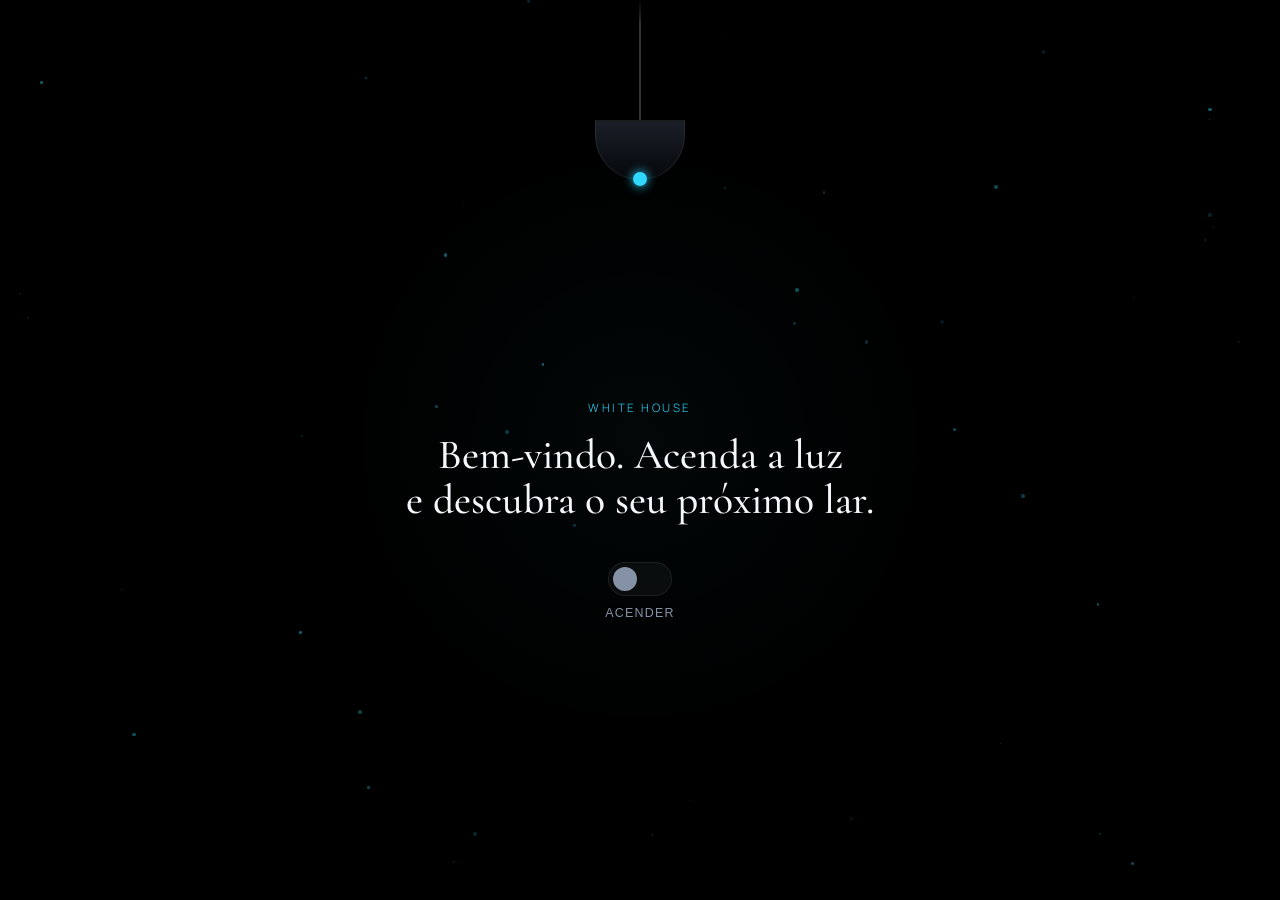
==== index.html @ 5a6ca981 "Corrige nome do ficheiro index.html e remove .DS_Store" ====
<!DOCTYPE html>
<html lang="pt-AO">
<head>
<meta charset="UTF-8">
<meta name="viewport" content="width=device-width, initial-scale=1.0">
<title>White House — Reserve o seu próximo lar</title>
<meta name="description" content="Um apartamento premium em Luanda. Acenda a luz e descubra o seu próximo lar.">

<!-- Fonts -->
<link rel="preconnect" href="https://fonts.googleapis.com">
<link rel="preconnect" href="https://fonts.gstatic.com" crossorigin>
<link href="https://fonts.googleapis.com/css2?family=Cormorant+Garamond:wght@400;500;600&family=Manrope:wght@300;400;500;600;700&display=swap" rel="stylesheet">

<!-- Styles -->
<link rel="stylesheet" href="css/style.css">
<link rel="stylesheet" href="css/animations.css">
<link rel="stylesheet" href="css/responsive.css">

<!-- Flatpickr theme (custom overrides in style.css) -->
<link rel="stylesheet" href="https://cdnjs.cloudflare.com/ajax/libs/flatpickr/4.6.13/flatpickr.min.css">
</head>
<body>

<!-- ===================== INTRO / LAMP SCREEN ===================== -->
<section id="intro" aria-label="Ecrã de entrada">
  <div id="intro-particles"></div>
  <div class="lamp-rig">
    <div class="lamp-cord"></div>
    <div class="lamp-shade">
      <div class="lamp-bulb"></div>
    </div>
    <div class="lamp-glow"></div>
  </div>

  <div class="intro-copy">
    <p class="eyebrow">White House</p>
    <h1>Bem-vindo. Acenda a luz<br>e descubra o seu próximo lar.</h1>
    <button id="switch-btn" aria-label="Acender a luz">
      <span class="switch-track"><span class="switch-knob"></span></span>
      <span class="switch-label">Acender</span>
    </button>
  </div>
</section>

<!-- ===================== SITE (revealed after switch) ===================== -->
<div id="site" hidden>

  <!-- NAV -->
  <header id="navbar">
    <div class="nav-inner">
      <a class="logo" href="#hero">WH<span>.</span></a>
      <nav>
        <a href="#hero">Início</a>
        <a href="#galeria">Galeria</a>
        <a href="#disponibilidade">Disponibilidade</a>
        <a href="#reservar">Reservar</a>
        <a href="#contacto">Contacto</a>
      </nav>
    </div>
  </header>

  <!-- HERO -->
  <section id="hero">
    <div class="hero-media">
      <img src="https://images.unsplash.com/photo-1522708323590-d24dbb6b0267?q=80&w=1600&auto=format&fit=crop" alt="Sala de estar do apartamento com vista para o mar">
      <div class="hero-scrim"></div>
    </div>
    <div class="hero-content">
      <p class="eyebrow">Luanda · Vista Mar</p>
      <h1>White House</h1>
      <div class="stars" aria-label="5 de 5 estrelas">★★★★★</div>
      <p class="hero-desc">Um apartamento onde o luxo é silencioso. Interiores em azul profundo, luz sob controlo, e o mar sempre à vista.</p>
      <div class="hero-cta">
        <a href="#reservar" class="btn btn-primary">Reservar Agora</a>
        <a href="#galeria" class="btn btn-ghost">Explorar Apartamento</a>
      </div>
    </div>
    <div class="scroll-hint">deslize para explorar</div>
  </section>

  <!-- GALERIA -->
  <section id="galeria">
    <div class="section-head">
      <p class="eyebrow">02 — Galeria</p>
      <h2>Cada espaço, em detalhe</h2>
    </div>
    <div class="gallery-grid" id="gallery-grid">
      <!-- preenchido via gallery.js -->
    </div>
  </section>

  <!-- LIGHTBOX -->
  <div id="lightbox" class="lightbox" hidden>
    <button id="lightbox-close" aria-label="Fechar">✕</button>
    <img id="lightbox-img" src="" alt="">
    <p id="lightbox-caption"></p>
  </div>

  <!-- INFORMAÇÕES -->
  <section id="info">
    <div class="section-head">
      <p class="eyebrow">03 — Comodidades</p>
      <h2>Tudo o que precisa, já incluído</h2>
    </div>
    <div class="info-grid" id="info-grid">
      <!-- preenchido via app.js -->
    </div>
  </section>

  <!-- DISPONIBILIDADE / RESERVA -->
  <section id="disponibilidade">
    <div class="section-head">
      <p class="eyebrow">04 — Disponibilidade</p>
      <h2>Escolha as suas datas</h2>
    </div>

    <div class="booking-layout">
      <div class="calendar-card">
        <div id="calendar"></div>
        <p id="calendar-msg" class="calendar-msg" hidden></p>
      </div>

      <aside class="summary-card" id="summary-card">
        <h3>Resumo da estadia</h3>
        <dl>
          <div class="summary-row"><dt>Entrada</dt><dd id="sum-checkin">—</dd></div>
          <div class="summary-row"><dt>Saída</dt><dd id="sum-checkout">—</dd></div>
          <div class="summary-row"><dt>Número de dias</dt><dd id="sum-days">—</dd></div>
          <div class="summary-row"><dt>Preço por dia</dt><dd id="sum-price-day">—</dd></div>
          <div class="summary-row subtle"><dt>Preço normal</dt><dd id="sum-normal">—</dd></div>
          <div class="summary-row discount"><dt>Poupança</dt><dd id="sum-savings">—</dd></div>
          <div class="summary-row total"><dt>Valor Total</dt><dd id="sum-total">—</dd></div>
        </dl>
        <p id="sum-badge" class="sum-badge" hidden>Parabéns. Ganhou o nosso maior desconto.</p>
      </aside>
    </div>
  </section>

  <!-- RESERVAR / FORMULÁRIO -->
  <section id="reservar">
    <div class="section-head">
      <p class="eyebrow">05 — Reservar</p>
      <h2>Últimos detalhes</h2>
    </div>

    <div class="form-card">
      <div class="field">
        <label for="f-nome">Nome completo</label>
        <input type="text" id="f-nome" placeholder="O seu nome" autocomplete="name">
      </div>
      <div class="field">
        <label for="f-telefone">Telefone</label>
        <input type="tel" id="f-telefone" placeholder="945 213 124" autocomplete="tel">
      </div>
      <div class="field">
        <label for="f-email">Email</label>
        <input type="email" id="f-email" placeholder="opcional@email.com" autocomplete="email">
      </div>
      <div class="field field-full">
        <label for="f-obs">Observações</label>
        <textarea id="f-obs" rows="3" placeholder="Alguma preferência ou pedido especial?"></textarea>
      </div>
      <button id="confirm-btn" class="btn btn-primary btn-wide" disabled>Confirmar Reserva</button>
      <p id="confirm-hint" class="confirm-hint">Selecione as datas em "Disponibilidade" para continuar.</p>
    </div>
  </section>

  <!-- CONFIRMATION OVERLAY -->
  <div id="confirm-overlay" class="confirm-overlay" hidden>
    <div class="confirm-flash"></div>
    <p>Reserva pronta para confirmação</p>
  </div>

  <!-- FOOTER -->
  <footer id="contacto">
    <div class="footer-grid">
      <div>
        <a class="logo" href="#hero">WH<span>.</span></a>
        <p>White House<br>Luanda, Angola</p>
      </div>
      <div>
        <h4>Contacto</h4>
        <p id="footer-phone">—</p>
        <p id="footer-email">—</p>
      </div>
      <div>
        <h4>Redes</h4>
        <p><a href="#" id="footer-whatsapp">WhatsApp</a></p>
        <p><a href="#">Instagram</a></p>
      </div>
    </div>
    <p class="footer-bottom">© 2026 White House. Todos os direitos reservados.</p>
  </footer>

</div>

<!-- ===================== SCRIPTS ===================== -->
<script src="https://cdnjs.cloudflare.com/ajax/libs/gsap/3.12.5/gsap.min.js"></script>
<script src="https://cdnjs.cloudflare.com/ajax/libs/flatpickr/4.6.13/flatpickr.min.js"></script>
<script src="js/particles.js"></script>
<script src="js/lamp.js"></script>
<script src="js/gallery.js"></script>
<script src="js/pricing.js"></script>
<script src="js/calendar.js"></script>
<script src="js/whatsapp.js"></script>
<script src="js/app.js"></script>
</body>
</html>
---- css/style.css ----
:root{
  --black: #05070a;
  --charcoal: #0d1117;
  --panel: #10151d;
  --blue-neon: #2fd8ff;
  --blue-electric: #3a6bff;
  --blue-deep: #0b3d91;
  --white: #f4f7fb;
  --grey: #8592a6;
  --border: rgba(255,255,255,0.08);
  --glow: 0 0 24px rgba(47,216,255,0.45);
  --font-display: 'Cormorant Garamond', serif;
  --font-body: 'Manrope', sans-serif;
  --radius: 14px;
}

*{margin:0;padding:0;box-sizing:border-box;}

html{scroll-behavior:smooth;}

body{
  background:var(--black);
  color:var(--white);
  font-family:var(--font-body);
  font-weight:300;
  overflow-x:hidden;
}

a{color:inherit;text-decoration:none;}
ul{list-style:none;}
img{max-width:100%;display:block;}

.eyebrow{
  font-family:var(--font-body);
  letter-spacing:0.22em;
  text-transform:uppercase;
  font-size:0.72rem;
  color:var(--blue-neon);
  margin-bottom:14px;
}

h1,h2,h3{
  font-family:var(--font-display);
  font-weight:500;
  line-height:1.08;
}

h1{font-size:clamp(2.4rem,5.5vw,4.6rem);}
h2{font-size:clamp(1.8rem,3.5vw,2.8rem);}
h3{font-size:1.4rem;font-weight:600;}

/* ============ BUTTONS ============ */
.btn{
  display:inline-flex;
  align-items:center;
  justify-content:center;
  padding:16px 34px;
  border-radius:999px;
  font-size:0.9rem;
  letter-spacing:0.03em;
  cursor:pointer;
  border:1px solid var(--border);
  transition:transform .35s ease, box-shadow .35s ease, background .35s ease;
}
.btn-primary{
  background:linear-gradient(135deg,var(--blue-electric),var(--blue-neon));
  color:#001018;
  font-weight:700;
  box-shadow:0 0 0 rgba(47,216,255,0);
}
.btn-primary:hover{
  box-shadow:var(--glow);
  transform:translateY(-2px);
}
.btn-primary:disabled{
  opacity:0.35;
  cursor:not-allowed;
  transform:none;
  box-shadow:none;
}
.btn-ghost{
  background:rgba(255,255,255,0.03);
  color:var(--white);
  backdrop-filter:blur(6px);
}
.btn-ghost:hover{
  border-color:var(--blue-neon);
  box-shadow:0 0 18px rgba(47,216,255,0.2);
}
.btn-wide{width:100%;margin-top:8px;}

/* ============ INTRO / LAMP ============ */
#intro{
  position:fixed;
  inset:0;
  z-index:100;
  display:flex;
  flex-direction:column;
  align-items:center;
  justify-content:center;
  background:#000;
  overflow:hidden;
  transition:opacity 1.2s ease;
}
#intro-particles{
  position:absolute;
  inset:0;
  pointer-events:none;
}

.lamp-rig{
  position:absolute;
  top:0;
  left:50%;
  transform:translateX(-50%);
  display:flex;
  flex-direction:column;
  align-items:center;
}
.lamp-cord{
  width:2px;
  height:120px;
  background:linear-gradient(to bottom, transparent, #333 20%, #333);
}
.lamp-shade{
  width:90px;
  height:60px;
  border-radius:0 0 46px 46px;
  background:linear-gradient(180deg,#1a1f28,#05070a);
  border:1px solid rgba(255,255,255,0.08);
  display:flex;
  align-items:flex-end;
  justify-content:center;
  position:relative;
}
.lamp-bulb{
  width:14px;
  height:14px;
  border-radius:50%;
  background:var(--blue-neon);
  margin-bottom:-7px;
  box-shadow:0 0 8px 2px rgba(47,216,255,0.6);
  transition:box-shadow .6s ease, background .6s ease;
}
.lamp-glow{
  width:600px;
  height:600px;
  border-radius:50%;
  background:radial-gradient(circle, rgba(47,216,255,0.08), transparent 70%);
  margin-top:-40px;
  opacity:0.4;
  transition:opacity 1.4s ease, transform 1.4s ease;
}

.intro-copy{
  position:relative;
  z-index:2;
  text-align:center;
  max-width:640px;
  padding:0 24px;
  margin-top:120px;
}
.intro-copy h1{
  margin:18px 0 40px;
  font-size:clamp(1.8rem,4vw,2.6rem);
}

#switch-btn{
  background:none;
  border:none;
  cursor:pointer;
  display:inline-flex;
  flex-direction:column;
  align-items:center;
  gap:10px;
  color:var(--grey);
}
.switch-track{
  width:64px;
  height:34px;
  border-radius:999px;
  border:1px solid var(--border);
  background:rgba(255,255,255,0.04);
  display:flex;
  align-items:center;
  padding:4px;
  transition:background .5s ease, border-color .5s ease;
}
.switch-knob{
  width:24px;
  height:24px;
  border-radius:50%;
  background:var(--grey);
  transition:transform .5s ease, background .5s ease, box-shadow .5s ease;
}
.switch-label{
  font-size:0.78rem;
  letter-spacing:0.1em;
  text-transform:uppercase;
}

body.lit .switch-track{
  background:rgba(47,216,255,0.15);
  border-color:var(--blue-neon);
}
body.lit .switch-knob{
  transform:translateX(30px);
  background:var(--blue-neon);
  box-shadow:0 0 10px rgba(47,216,255,0.8);
}

/* ============ NAV ============ */
#navbar{
  position:fixed;
  top:0;
  left:0;
  right:0;
  z-index:50;
  padding:20px 5vw;
  transition:background .4s ease, backdrop-filter .4s ease, border-color .4s ease;
  border-bottom:1px solid transparent;
}
#navbar.scrolled{
  background:rgba(5,7,10,0.55);
  backdrop-filter:blur(16px) saturate(140%);
  -webkit-backdrop-filter:blur(16px) saturate(140%);
  border-bottom:1px solid var(--border);
}
.nav-inner{
  display:flex;
  align-items:center;
  justify-content:space-between;
  max-width:1400px;
  margin:0 auto;
}
.logo{
  font-family:var(--font-display);
  font-size:1.4rem;
  font-weight:600;
  letter-spacing:0.05em;
}
.logo span{color:var(--blue-neon);}
#navbar nav{display:flex;gap:34px;}
#navbar nav a{
  font-size:0.85rem;
  color:var(--grey);
  position:relative;
  transition:color .3s ease;
}
#navbar nav a:hover{color:var(--white);}
#navbar nav a::after{
  content:"";
  position:absolute;
  left:0;bottom:-6px;
  width:0;height:1px;
  background:var(--blue-neon);
  transition:width .3s ease;
}
#navbar nav a:hover::after{width:100%;}

/* ============ HERO ============ */
#hero{
  position:relative;
  height:100vh;
  display:flex;
  flex-direction:column;
  align-items:center;
  justify-content:center;
  text-align:center;
  overflow:hidden;
}
.hero-media{position:absolute;inset:0;z-index:0;}
.hero-media img{width:100%;height:100%;object-fit:cover;}
.hero-scrim{
  position:absolute;inset:0;
  background:linear-gradient(180deg, rgba(5,7,10,0.55), rgba(5,7,10,0.85) 70%, var(--black));
}
.hero-content{position:relative;z-index:1;max-width:760px;padding:0 24px;}
.hero-content h1{margin-bottom:14px;}
.stars{color:var(--blue-neon);letter-spacing:4px;margin-bottom:20px;text-shadow:0 0 12px rgba(47,216,255,0.5);}
.hero-desc{color:var(--grey);font-size:1.02rem;max-width:520px;margin:0 auto 34px;line-height:1.6;}
.hero-cta{display:flex;gap:18px;justify-content:center;flex-wrap:wrap;}
.scroll-hint{
  position:absolute;bottom:28px;left:50%;transform:translateX(-50%);
  font-size:0.72rem;letter-spacing:0.15em;text-transform:uppercase;color:var(--grey);
  z-index:1;
}

/* ============ SECTIONS COMMON ============ */
section{padding:120px 6vw;position:relative;}
.section-head{max-width:600px;margin:0 auto 60px;text-align:center;}

/* ============ GALLERY ============ */
.gallery-grid{
  display:grid;
  grid-template-columns:repeat(3,1fr);
  gap:22px;
  max-width:1300px;
  margin:0 auto;
}
.gallery-item{
  position:relative;
  border-radius:var(--radius);
  overflow:hidden;
  cursor:pointer;
  aspect-ratio:4/3;
  border:1px solid var(--border);
}
.gallery-item img{
  width:100%;height:100%;object-fit:cover;
  transition:transform .6s ease, filter .6s ease;
}
.gallery-item:hover img{transform:scale(1.08);filter:brightness(1.1);}
.gallery-caption{
  position:absolute;left:0;right:0;bottom:0;
  padding:18px;
  background:linear-gradient(0deg, rgba(0,0,0,0.85), transparent);
  opacity:0;
  transform:translateY(8px);
  transition:opacity .4s ease, transform .4s ease;
}
.gallery-item:hover .gallery-caption{opacity:1;transform:translateY(0);}
.gallery-caption h4{font-family:var(--font-display);font-size:1.15rem;font-weight:600;margin-bottom:4px;}
.gallery-caption ul{display:flex;gap:10px;flex-wrap:wrap;color:var(--grey);font-size:0.72rem;}
.gallery-caption li::after{content:"·";margin-left:10px;color:var(--blue-neon);}
.gallery-caption li:last-child::after{content:"";}

.lightbox{
  position:fixed;inset:0;z-index:200;
  background:rgba(2,3,5,0.94);
  backdrop-filter:blur(10px);
  display:flex;flex-direction:column;align-items:center;justify-content:center;
  gap:16px;
}
.lightbox img{max-width:88vw;max-height:78vh;border-radius:10px;box-shadow:0 0 60px rgba(47,216,255,0.15);}
.lightbox p{color:var(--grey);font-size:0.85rem;}
#lightbox-close{
  position:absolute;top:24px;right:32px;
  background:none;border:none;color:var(--white);font-size:1.4rem;cursor:pointer;
}

/* ============ INFO CARDS ============ */
.info-grid{
  display:grid;
  grid-template-columns:repeat(4,1fr);
  gap:18px;
  max-width:1300px;
  margin:0 auto;
}
.info-card{
  background:var(--panel);
  border:1px solid var(--border);
  border-radius:var(--radius);
  padding:26px 22px;
  text-align:center;
  transition:border-color .35s ease, transform .35s ease, box-shadow .35s ease;
}
.info-card:hover{
  border-color:rgba(47,216,255,0.4);
  transform:translateY(-4px);
  box-shadow:0 10px 30px rgba(0,0,0,0.4);
}
.info-icon{font-size:1.6rem;margin-bottom:12px;}
.info-card h5{font-family:var(--font-body);font-weight:600;font-size:0.9rem;}

/* ============ BOOKING / CALENDAR ============ */
.booking-layout{
  display:grid;
  grid-template-columns:1.3fr 0.9fr;
  gap:40px;
  max-width:1200px;
  margin:0 auto;
  align-items:start;
}
.calendar-card, .summary-card, .form-card{
  background:var(--panel);
  border:1px solid var(--border);
  border-radius:var(--radius);
  padding:32px;
}
#calendar .flatpickr-calendar{width:100%;box-shadow:none;}
.calendar-msg{
  margin-top:16px;
  padding:12px 16px;
  border-radius:8px;
  background:rgba(255,60,60,0.1);
  border:1px solid rgba(255,60,60,0.3);
  color:#ff8080;
  font-size:0.85rem;
}

.summary-card h3{margin-bottom:20px;}
.summary-card dl{display:flex;flex-direction:column;gap:12px;}
.summary-row{display:flex;justify-content:space-between;font-size:0.9rem;color:var(--grey);}
.summary-row dd{color:var(--white);font-weight:500;}
.summary-row.subtle dd{text-decoration:line-through;color:var(--grey);}
.summary-row.discount dd{color:var(--blue-neon);}
.summary-row.total{
  border-top:1px solid var(--border);
  padding-top:14px;
  margin-top:4px;
  font-size:1.1rem;
}
.summary-row.total dt, .summary-row.total dd{color:var(--white);font-weight:700;}
.sum-badge{
  margin-top:18px;
  padding:12px 14px;
  border-radius:8px;
  background:rgba(47,216,255,0.1);
  border:1px solid rgba(47,216,255,0.35);
  color:var(--blue-neon);
  font-size:0.85rem;
  text-align:center;
}

/* ============ FORM ============ */
.form-card{
  max-width:760px;
  margin:0 auto;
  display:grid;
  grid-template-columns:1fr 1fr;
  gap:20px;
}
.field{display:flex;flex-direction:column;gap:8px;}
.field-full{grid-column:1/-1;}
.field label{font-size:0.78rem;color:var(--grey);letter-spacing:0.03em;}
.field input, .field textarea{
  background:rgba(255,255,255,0.03);
  border:1px solid var(--border);
  border-radius:8px;
  padding:13px 14px;
  color:var(--white);
  font-family:var(--font-body);
  font-size:0.92rem;
  outline:none;
  transition:border-color .3s ease, box-shadow .3s ease;
}
.field input:focus, .field textarea:focus{
  border-color:var(--blue-neon);
  box-shadow:0 0 0 3px rgba(47,216,255,0.12);
}
.field-full ~ #confirm-btn{grid-column:1/-1;}
#confirm-btn{grid-column:1/-1;}
.confirm-hint{grid-column:1/-1;text-align:center;font-size:0.78rem;color:var(--grey);}

/* ============ CONFIRM OVERLAY ============ */
.confirm-overlay{
  position:fixed;inset:0;z-index:300;
  background:#000;
  display:flex;align-items:center;justify-content:center;
  color:var(--blue-neon);
  font-family:var(--font-display);
  font-size:1.6rem;
}
.confirm-flash{
  position:absolute;inset:0;
  background:radial-gradient(circle at center, rgba(47,216,255,0.25), transparent 60%);
}

/* ============ FOOTER ============ */
footer{
  padding:80px 6vw 30px;
  border-top:1px solid var(--border);
}
.footer-grid{
  display:grid;
  grid-template-columns:2fr 1fr 1fr;
  gap:40px;
  max-width:1300px;
  margin:0 auto 40px;
}
.footer-grid p{color:var(--grey);font-size:0.88rem;line-height:1.7;margin-top:8px;}
.footer-grid h4{font-size:0.78rem;text-transform:uppercase;letter-spacing:0.12em;color:var(--grey);margin-bottom:14px;}
.footer-grid a:hover{color:var(--blue-neon);}
.footer-bottom{text-align:center;color:var(--grey);font-size:0.75rem;max-width:1300px;margin:0 auto;}

/* Custom cursor accent (subtle, optional) */
::selection{background:rgba(47,216,255,0.3);}
---- css/animations.css ----
/* ===== Lamp lit state ===== */
body.lit .lamp-bulb{
  box-shadow:0 0 40px 14px rgba(47,216,255,0.9);
  background:#eaffff;
}
body.lit .lamp-glow{
  opacity:1;
  transform:scale(1.6);
}

@keyframes flicker{
  0%,100%{opacity:1;}
  48%{opacity:0.85;}
  50%{opacity:1;}
  52%{opacity:0.9;}
}
body.lit .lamp-bulb{animation:flicker 3s ease-in-out infinite;}

/* ===== Intro exit ===== */
#intro.hide{
  opacity:0;
  pointer-events:none;
}

/* ===== Scroll reveal ===== */
.reveal{
  opacity:0;
  transform:translateY(28px);
  transition:opacity .8s ease, transform .8s ease;
}
.reveal.in-view{
  opacity:1;
  transform:translateY(0);
}

/* ===== Ambient particles ===== */
.particle{
  position:absolute;
  border-radius:50%;
  background:var(--blue-neon, #2fd8ff);
  opacity:0.25;
  pointer-events:none;
}

/* ===== Confirm overlay flash ===== */
@keyframes confirmPulse{
  0%{opacity:0;}
  30%{opacity:1;}
  70%{opacity:1;}
  100%{opacity:0;}
}
.confirm-overlay.show .confirm-flash{
  animation:confirmPulse 1.6s ease;
}
.confirm-overlay.show p{
  animation:fadeUp 1.2s ease .3s both;
}
@keyframes fadeUp{
  from{opacity:0;transform:translateY(14px);}
  to{opacity:1;transform:translateY(0);}
}

/* ===== Scroll hint bounce ===== */
@keyframes bounce{
  0%,100%{transform:translate(-50%,0);opacity:0.6;}
  50%{transform:translate(-50%,6px);opacity:1;}
}
.scroll-hint{animation:bounce 2.4s ease-in-out infinite;}

/* ===== Respect reduced motion ===== */
@media (prefers-reduced-motion: reduce){
  *{animation-duration:0.001ms !important; transition-duration:0.001ms !important;}
}
---- css/responsive.css ----
@media (max-width: 1024px){
  .gallery-grid{grid-template-columns:repeat(2,1fr);}
  .info-grid{grid-template-columns:repeat(2,1fr);}
  .booking-layout{grid-template-columns:1fr;}
  .footer-grid{grid-template-columns:1fr 1fr;}
}

@media (max-width: 768px){
  #navbar nav{display:none;}
  section{padding:80px 6vw;}
  .gallery-grid{grid-template-columns:1fr;}
  .info-grid{grid-template-columns:1fr 1fr;}
  .form-card{grid-template-columns:1fr;padding:24px;}
  .footer-grid{grid-template-columns:1fr;gap:28px;}
  .hero-cta{flex-direction:column;align-items:center;}
  .lamp-glow{width:400px;height:400px;}
}

@media (max-width: 480px){
  .info-grid{grid-template-columns:1fr;}
  h1{font-size:2rem;}
}
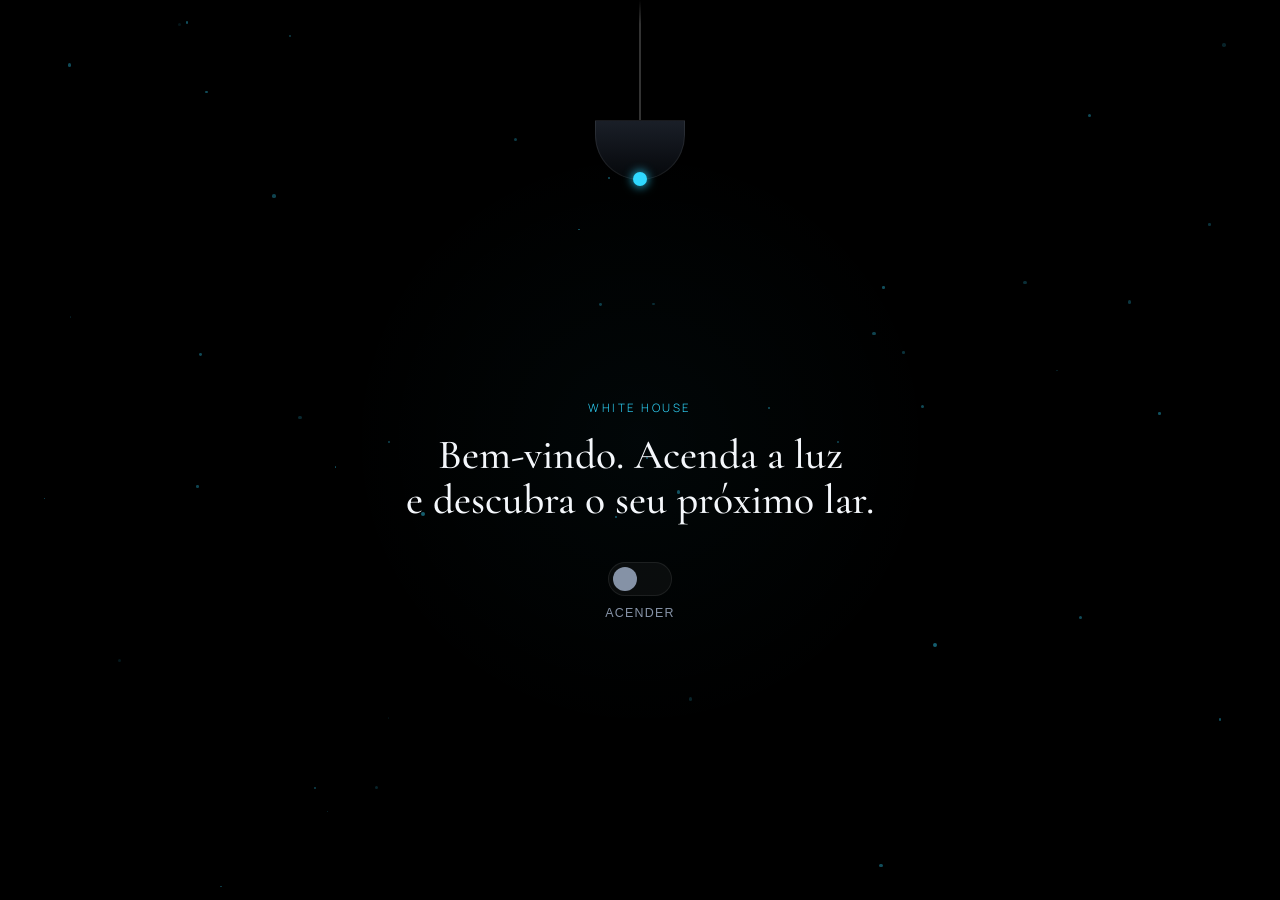
==== commit c933ec6d: "Adiciona fotos de localizacao a galeria" ====
--- a/index.html
+++ b/index.html
@@ -62,14 +62,14 @@
   <!-- HERO -->
   <section id="hero">
     <div class="hero-media">
-      <img src="https://images.unsplash.com/photo-1522708323590-d24dbb6b0267?q=80&w=1600&auto=format&fit=crop" alt="Sala de estar do apartamento com vista para o mar">
+      <img src="assets/imagens/hero-marginal-luanda.jpg" alt="Vista da Marginal de Luanda, com o letreiro Eu Amo Luanda e o mar ao fundo">
       <div class="hero-scrim"></div>
     </div>
     <div class="hero-content">
-      <p class="eyebrow">Luanda · Vista Mar</p>
+      <p class="eyebrow">Luanda · T1 Funcional</p>
       <h1>White House</h1>
       <div class="stars" aria-label="5 de 5 estrelas">★★★★★</div>
-      <p class="hero-desc">Um apartamento onde o luxo é silencioso. Interiores em azul profundo, luz sob controlo, e o mar sempre à vista.</p>
+      <p class="hero-desc">Um T1 funcional no centro de Luanda, pensado para estadias curtas. Cozinha equipada, água quente, internet, TV e climatização — tudo o que precisa, sem complicações.</p>
       <div class="hero-cta">
         <a href="#reservar" class="btn btn-primary">Reservar Agora</a>
         <a href="#galeria" class="btn btn-ghost">Explorar Apartamento</a>
@@ -100,7 +100,7 @@
   <section id="info">
     <div class="section-head">
       <p class="eyebrow">03 — Comodidades</p>
-      <h2>Tudo o que precisa, já incluído</h2>
+      <h2>O essencial, bem tratado</h2>
     </div>
     <div class="info-grid" id="info-grid">
       <!-- preenchido via app.js -->
@@ -186,7 +186,7 @@
       <div>
         <h4>Redes</h4>
         <p><a href="#" id="footer-whatsapp">WhatsApp</a></p>
-        <p><a href="#">Instagram</a></p>
+        <p><a href="#" id="footer-instagram" target="_blank" rel="noopener">Instagram</a></p>
       </div>
     </div>
     <p class="footer-bottom">© 2026 White House. Todos os direitos reservados.</p>
--- a/css/style.css
+++ b/css/style.css
@@ -329,9 +329,11 @@
   position:fixed;inset:0;z-index:200;
   background:rgba(2,3,5,0.94);
   backdrop-filter:blur(10px);
-  display:flex;flex-direction:column;align-items:center;justify-content:center;
+  flex-direction:column;align-items:center;justify-content:center;
   gap:16px;
-}
+  display:none;
+}
+.lightbox:not([hidden]){display:flex;}
 .lightbox img{max-width:88vw;max-height:78vh;border-radius:10px;box-shadow:0 0 60px rgba(47,216,255,0.15);}
 .lightbox p{color:var(--grey);font-size:0.85rem;}
 #lightbox-close{
@@ -447,11 +449,13 @@
 .confirm-overlay{
   position:fixed;inset:0;z-index:300;
   background:#000;
-  display:flex;align-items:center;justify-content:center;
+  align-items:center;justify-content:center;
   color:var(--blue-neon);
   font-family:var(--font-display);
   font-size:1.6rem;
-}
+  display:none;
+}
+.confirm-overlay:not([hidden]){display:flex;}
 .confirm-flash{
   position:absolute;inset:0;
   background:radial-gradient(circle at center, rgba(47,216,255,0.25), transparent 60%);
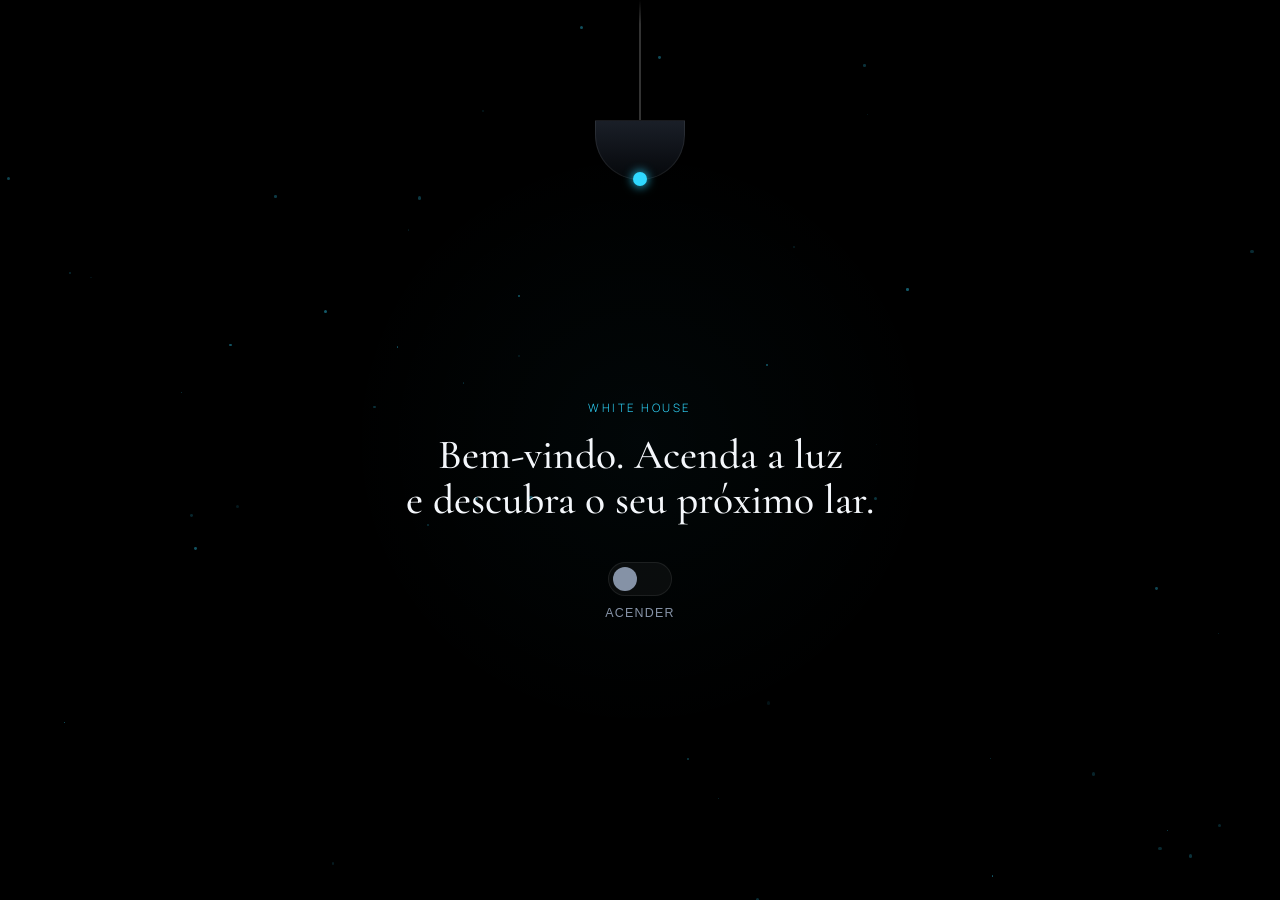
==== commit 7c520162: "Add files via upload" ====
--- a/index.html
+++ b/index.html
@@ -4,7 +4,7 @@
 <meta charset="UTF-8">
 <meta name="viewport" content="width=device-width, initial-scale=1.0">
 <title>White House — Reserve o seu próximo lar</title>
-<meta name="description" content="Um apartamento premium em Luanda. Acenda a luz e descubra o seu próximo lar.">
+<meta name="description" content="T1 privado em Luanda para estadias curtas, por hora ou por noite. Privacidade total e limpeza real entre cada estadia.">
 
 <!-- Fonts -->
 <link rel="preconnect" href="https://fonts.googleapis.com">
@@ -69,7 +69,7 @@
       <p class="eyebrow">Luanda · T1 Funcional</p>
       <h1>White House</h1>
       <div class="stars" aria-label="5 de 5 estrelas">★★★★★</div>
-      <p class="hero-desc">Um T1 funcional no centro de Luanda, pensado para estadias curtas. Cozinha equipada, água quente, internet, TV e climatização — tudo o que precisa, sem complicações.</p>
+      <p class="hero-desc">Um T1 só seu no centro de Luanda, para estadias curtas por hora ou por noite. Privacidade total, sem recepção nem estranhos, e limpeza a sério entre cada estadia. Não é uma hospedaria. Cozinha equipada, água quente, internet, TV e climatização.</p>
       <div class="hero-cta">
         <a href="#reservar" class="btn btn-primary">Reservar Agora</a>
         <a href="#galeria" class="btn btn-ghost">Explorar Apartamento</a>
@@ -111,27 +111,25 @@
   <section id="disponibilidade">
     <div class="section-head">
       <p class="eyebrow">04 — Disponibilidade</p>
-      <h2>Escolha as suas datas</h2>
-    </div>
+      <h2>Escolha a data e o horário</h2>
+    </div>
+    <p class="confirm-hint">Manhã (8h–12h) por hora, tarde (12h–18h) em blocos de 2h seguidas e noite das 19h às 7h. As horas entre 18h–19h e 7h–8h são reservadas à limpeza completa do apartamento. Reserva e pagamento total com pelo menos 24h de antecedência.</p>
 
     <div class="booking-layout">
       <div class="calendar-card">
         <div id="calendar"></div>
         <p id="calendar-msg" class="calendar-msg" hidden></p>
+        <div id="slots"><p class="confirm-hint">Escolha uma data para ver os horários.</p></div>
       </div>
 
       <aside class="summary-card" id="summary-card">
         <h3>Resumo da estadia</h3>
         <dl>
-          <div class="summary-row"><dt>Entrada</dt><dd id="sum-checkin">—</dd></div>
-          <div class="summary-row"><dt>Saída</dt><dd id="sum-checkout">—</dd></div>
-          <div class="summary-row"><dt>Número de dias</dt><dd id="sum-days">—</dd></div>
-          <div class="summary-row"><dt>Preço por dia</dt><dd id="sum-price-day">—</dd></div>
-          <div class="summary-row subtle"><dt>Preço normal</dt><dd id="sum-normal">—</dd></div>
-          <div class="summary-row discount"><dt>Poupança</dt><dd id="sum-savings">—</dd></div>
+          <div class="summary-row"><dt>Horários</dt><dd id="sum-slots">—</dd></div>
+          <div class="summary-row"><dt>Períodos</dt><dd id="sum-count">—</dd></div>
           <div class="summary-row total"><dt>Valor Total</dt><dd id="sum-total">—</dd></div>
         </dl>
-        <p id="sum-badge" class="sum-badge" hidden>Parabéns. Ganhou o nosso maior desconto.</p>
+        <p class="sum-badge">Pagamento total até 24h antes da entrada.</p>
       </aside>
     </div>
   </section>
@@ -161,7 +159,7 @@
         <textarea id="f-obs" rows="3" placeholder="Alguma preferência ou pedido especial?"></textarea>
       </div>
       <button id="confirm-btn" class="btn btn-primary btn-wide" disabled>Confirmar Reserva</button>
-      <p id="confirm-hint" class="confirm-hint">Selecione as datas em "Disponibilidade" para continuar.</p>
+      <p id="confirm-hint" class="confirm-hint">Selecione data e horário em "Disponibilidade" para continuar.</p>
     </div>
   </section>
 
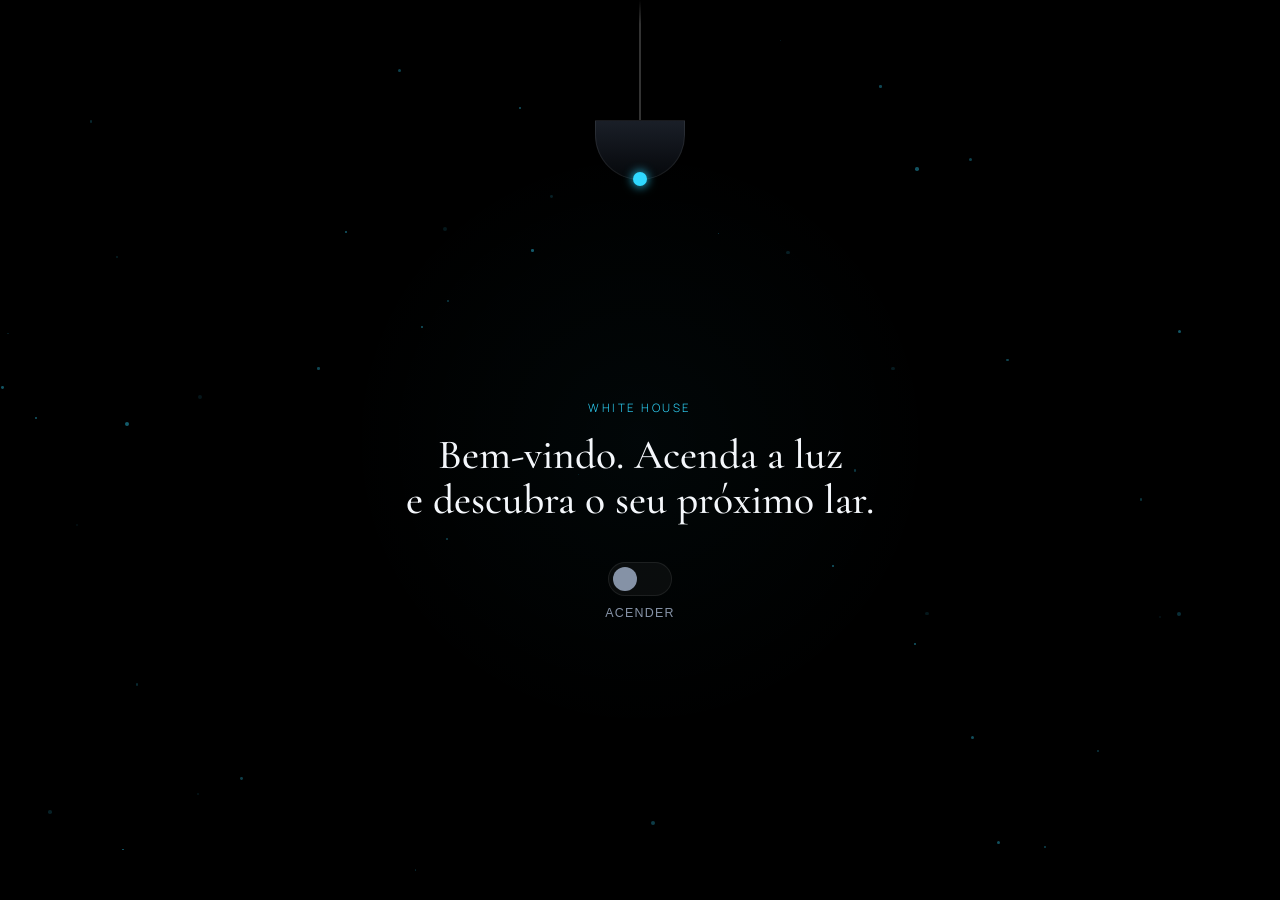
==== commit f90fa837: "Update phone number placeholder in index.html" ====
--- a/index.html
+++ b/index.html
@@ -148,7 +148,7 @@
       </div>
       <div class="field">
         <label for="f-telefone">Telefone</label>
-        <input type="tel" id="f-telefone" placeholder="945 213 124" autocomplete="tel">
+        <input type="tel" id="f-telefone" placeholder="923 881 741" autocomplete="tel">
       </div>
       <div class="field">
         <label for="f-email">Email</label>
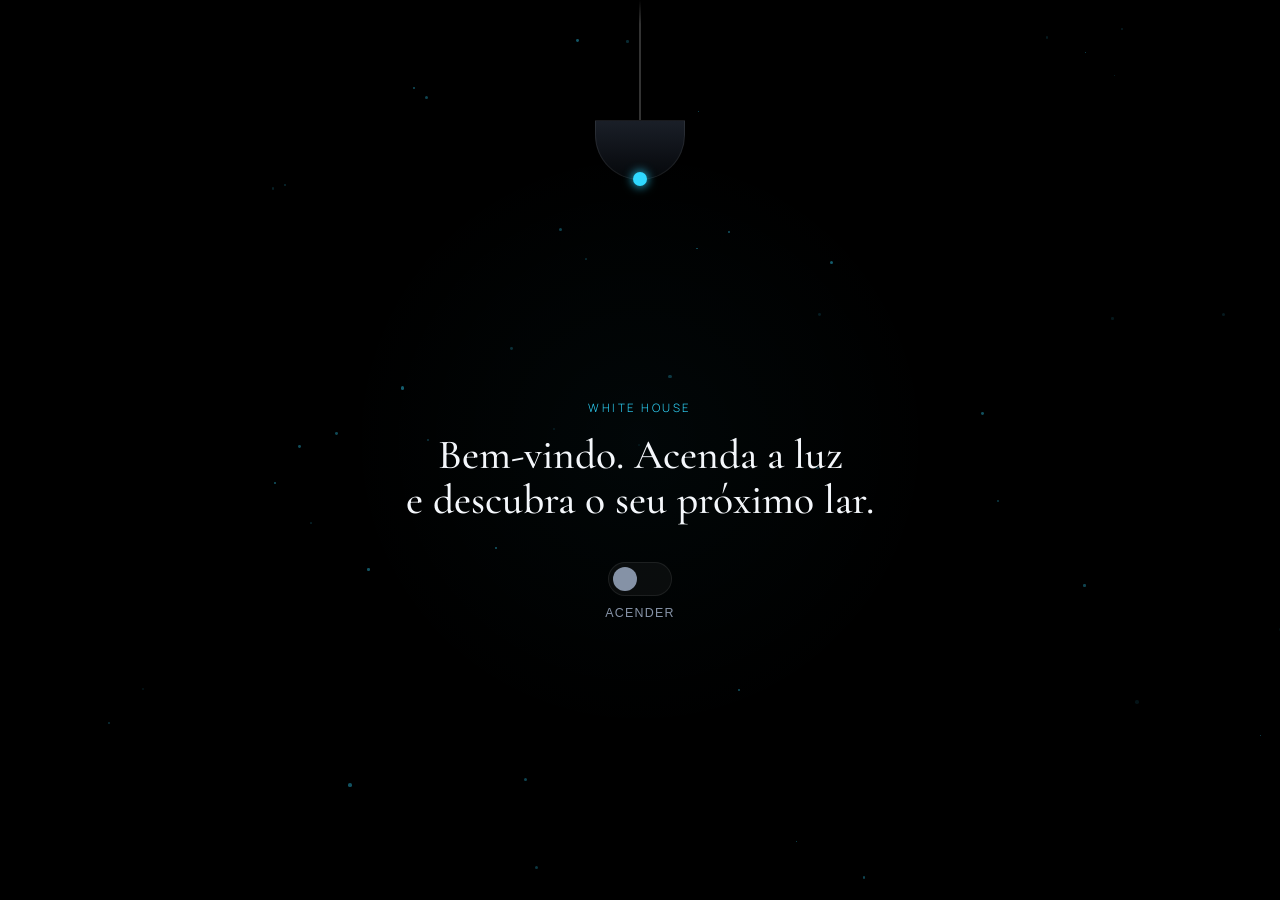
==== commit b1057035: "Add files via upload" ====
--- a/index.html
+++ b/index.html
@@ -148,7 +148,7 @@
       </div>
       <div class="field">
         <label for="f-telefone">Telefone</label>
-        <input type="tel" id="f-telefone" placeholder="923 881 741" autocomplete="tel">
+        <input type="tel" id="f-telefone" placeholder="945 213 124" autocomplete="tel">
       </div>
       <div class="field">
         <label for="f-email">Email</label>
@@ -160,6 +160,14 @@
       </div>
       <button id="confirm-btn" class="btn btn-primary btn-wide" disabled>Confirmar Reserva</button>
       <p id="confirm-hint" class="confirm-hint">Selecione data e horário em "Disponibilidade" para continuar.</p>
+      <div id="done" class="field-full" style="display:none;text-align:center">
+        <p id="done-msg" class="confirm-hint"></p>
+        <div id="done-buttons" style="display:flex;flex-wrap:wrap;gap:12px;justify-content:center;margin-top:16px">
+          <button id="done-new" class="btn btn-primary" type="button">Fazer nova reserva</button>
+          <button id="done-retry" class="btn btn-ghost" type="button">Abrir WhatsApp outra vez</button>
+          <button id="done-end" class="btn btn-ghost" type="button">Terminar</button>
+        </div>
+      </div>
     </div>
   </section>
 
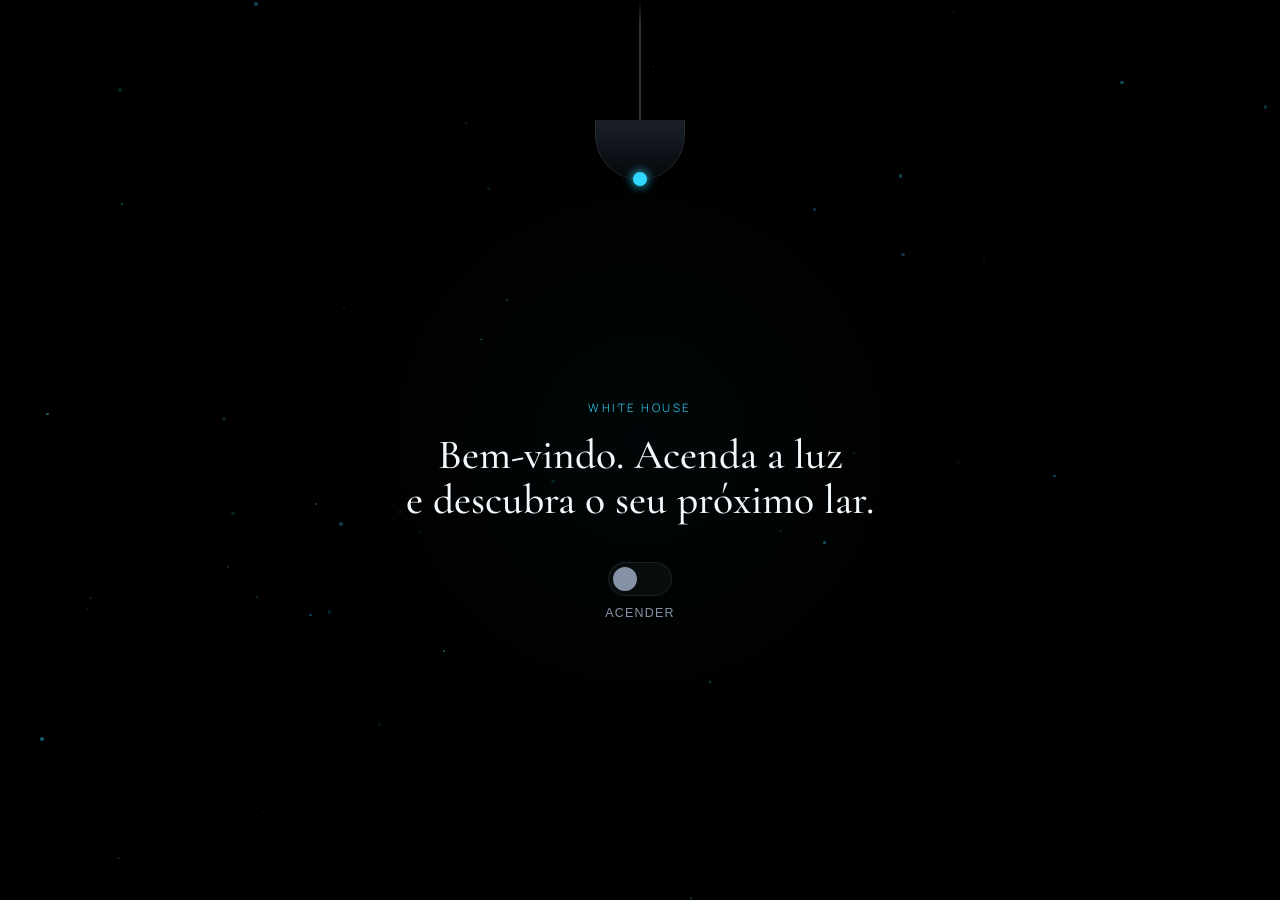
==== commit 861e0465: "Revise hero description and footer location Updated the description and footer location in index.htm" ====
--- a/index.html
+++ b/index.html
@@ -69,7 +69,7 @@
       <p class="eyebrow">Luanda · T1 Funcional</p>
       <h1>White House</h1>
       <div class="stars" aria-label="5 de 5 estrelas">★★★★★</div>
-      <p class="hero-desc">Um T1 só seu no centro de Luanda, para estadias curtas por hora ou por noite. Privacidade total, sem recepção nem estranhos, e limpeza a sério entre cada estadia. Não é uma hospedaria. Cozinha equipada, água quente, internet, TV e climatização.</p>
+      <p class="hero-desc">Um T1 só seu no centro de Luanda, para estadias curtas por hora ou por noite. Privacidade total, sem recepção nem estranhos, e limpeza a sério entre cada estadia. Melhor opção do que uma hospedaria. Cozinha equipada, água quente, internet, TV e climatização.</p>
       <div class="hero-cta">
         <a href="#reservar" class="btn btn-primary">Reservar Agora</a>
         <a href="#galeria" class="btn btn-ghost">Explorar Apartamento</a>
@@ -182,7 +182,7 @@
     <div class="footer-grid">
       <div>
         <a class="logo" href="#hero">WH<span>.</span></a>
-        <p>White House<br>Luanda, Angola</p>
+        <p>White House<br>Marginal de Luanda, Angola</p>
       </div>
       <div>
         <h4>Contacto</h4>
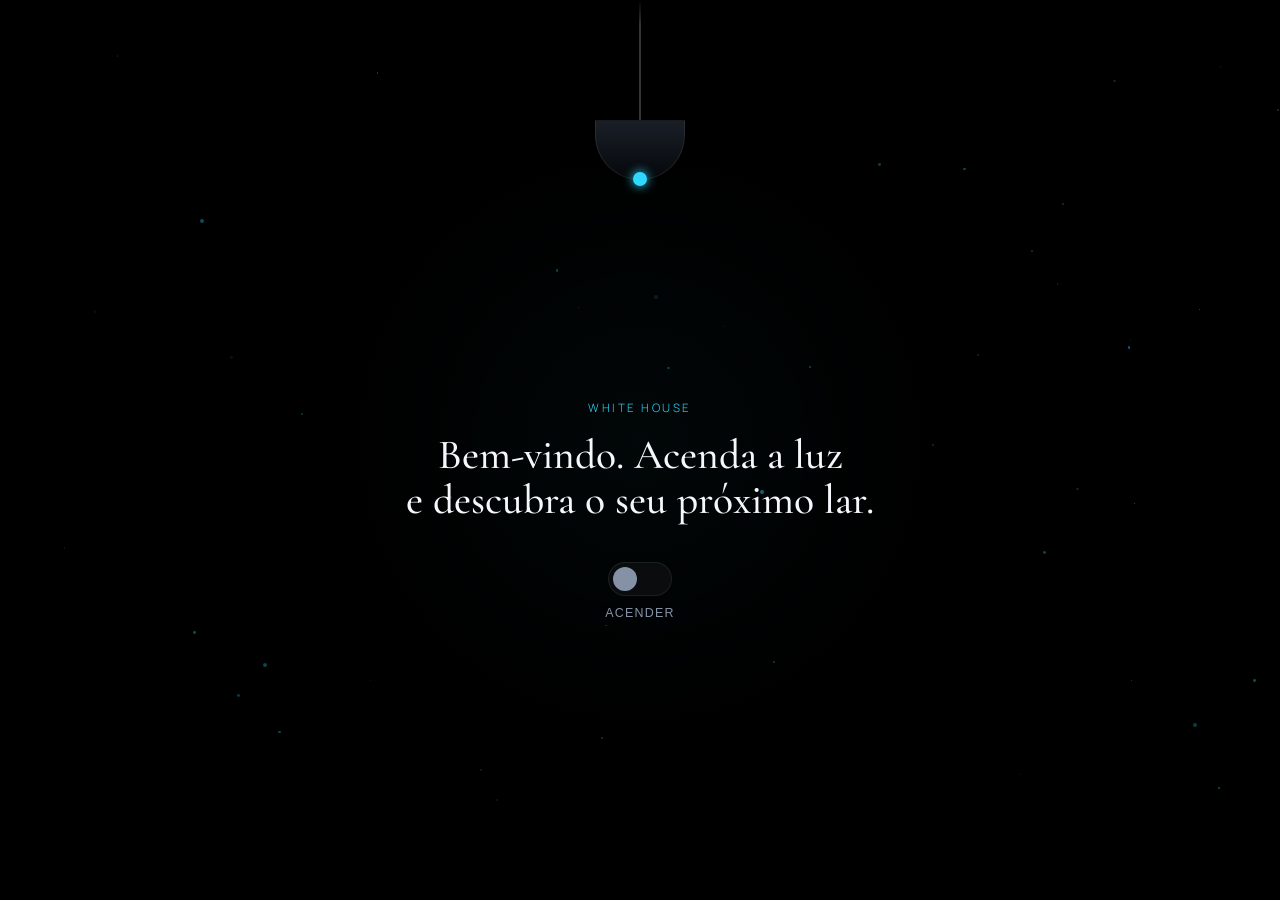
==== commit c066dea6: "Add files via upload" ====
--- a/index.html
+++ b/index.html
@@ -18,6 +18,23 @@
 
 <!-- Flatpickr theme (custom overrides in style.css) -->
 <link rel="stylesheet" href="https://cdnjs.cloudflare.com/ajax/libs/flatpickr/4.6.13/flatpickr.min.css">
+<style>
+.lb-nav{display:none;position:absolute;top:50%;transform:translateY(-50%);width:52px;height:52px;border-radius:50%;border:1px solid rgba(255,255,255,.35);background:rgba(7,10,16,.75);color:#fff;font-size:28px;cursor:pointer;align-items:center;justify-content:center;z-index:2}
+.lb-nav.on{display:flex}
+#lightbox-prev{left:16px}
+#lightbox-next{right:16px}
+.food{display:flex;flex-direction:column;gap:6px}
+.food-title{font-weight:600}
+.food-note,.food-info small{color:#9aa7b4;font-size:.85rem;margin:0}
+.food-group{margin:14px 0 0;color:#3ad7e6;font-size:.8rem;letter-spacing:.14em;text-transform:uppercase}
+.food-row{display:flex;flex-wrap:wrap;align-items:center;gap:8px 14px;padding:10px 0;border-top:1px solid #232a33}
+.food-info{flex:1 1 200px;display:flex;flex-direction:column;gap:2px;min-width:0}
+.food-price{font-weight:600;white-space:nowrap}
+.food-qty{display:flex;align-items:center;gap:6px}
+.food-qty button{width:44px;height:44px;border-radius:50%;border:1px solid #3a4452;background:#181d25;color:#fff;font-size:1.2rem;cursor:pointer}
+.food-qty output{min-width:2ch;text-align:center;font-weight:600}
+.food-total{margin:8px 0 0;font-weight:600;color:#3ad7e6}
+</style>
 </head>
 <body>
 
@@ -92,7 +109,9 @@
   <!-- LIGHTBOX -->
   <div id="lightbox" class="lightbox" hidden>
     <button id="lightbox-close" aria-label="Fechar">✕</button>
+    <button id="lightbox-prev" class="lb-nav" aria-label="Anterior">&#8249;</button>
     <img id="lightbox-img" src="" alt="">
+    <button id="lightbox-next" class="lb-nav" aria-label="Seguinte">&#8250;</button>
     <p id="lightbox-caption"></p>
   </div>
 
@@ -127,6 +146,7 @@
         <dl>
           <div class="summary-row"><dt>Horários</dt><dd id="sum-slots">—</dd></div>
           <div class="summary-row"><dt>Períodos</dt><dd id="sum-count">—</dd></div>
+          <div class="summary-row"><dt>Comida</dt><dd id="sum-food">—</dd></div>
           <div class="summary-row total"><dt>Valor Total</dt><dd id="sum-total">—</dd></div>
         </dl>
         <p class="sum-badge">Pagamento total até 24h antes da entrada.</p>
@@ -148,7 +168,7 @@
       </div>
       <div class="field">
         <label for="f-telefone">Telefone</label>
-        <input type="tel" id="f-telefone" placeholder="945 213 124" autocomplete="tel">
+        <input type="tel" id="f-telefone" placeholder="9XX XXX XXX" autocomplete="tel">
       </div>
       <div class="field">
         <label for="f-email">Email</label>
@@ -208,6 +228,7 @@
 <script src="js/gallery.js"></script>
 <script src="js/pricing.js"></script>
 <script src="js/calendar.js"></script>
+<script src="js/pedido.js"></script>
 <script src="js/whatsapp.js"></script>
 <script src="js/app.js"></script>
 </body>
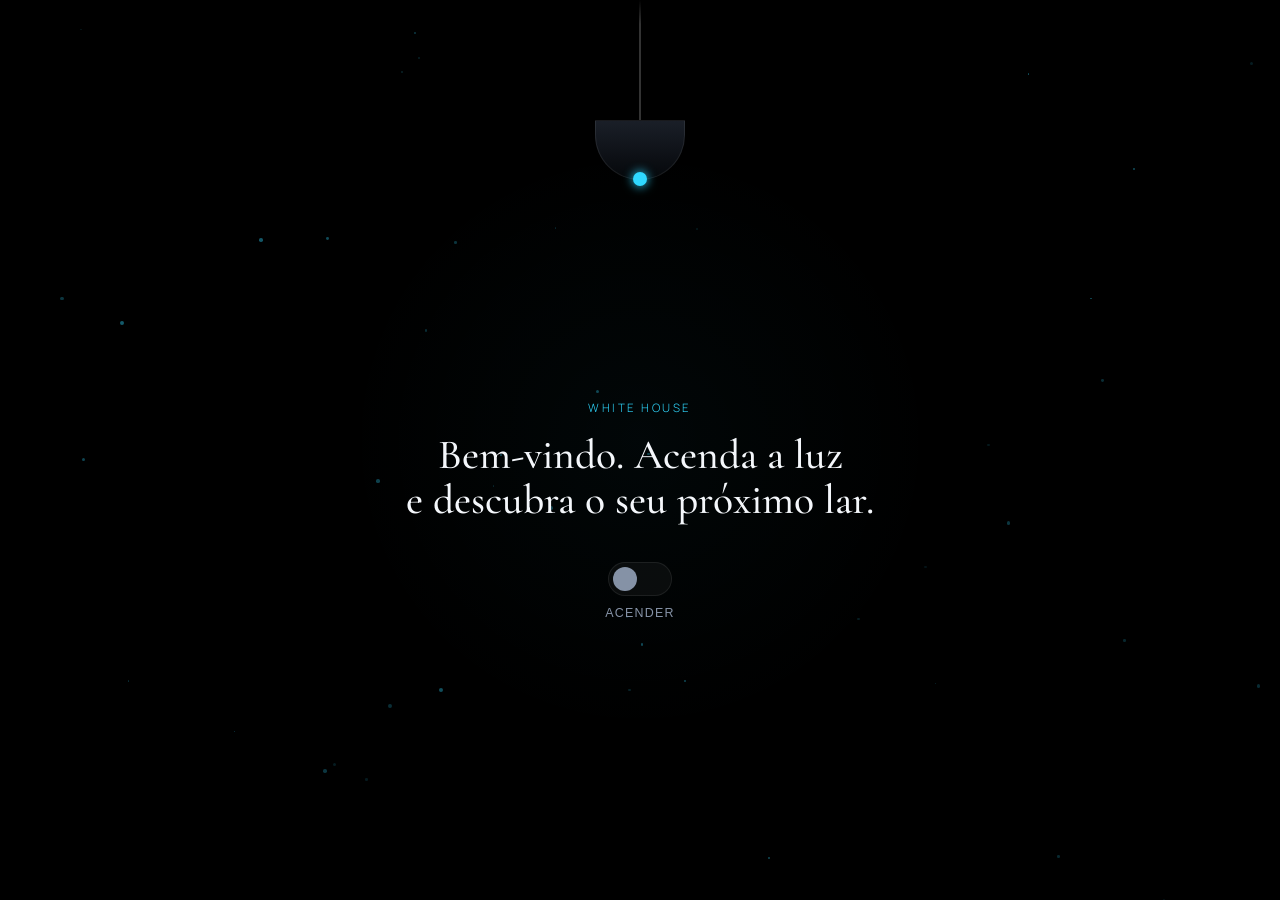
==== commit 51da2b84: "Add analytics tracking script to index.html Add GoatCounter script for analytics tracking." ====
--- a/index.html
+++ b/index.html
@@ -36,6 +36,9 @@
 .food-total{margin:8px 0 0;font-weight:600;color:#3ad7e6}
 </style>
 </head>
+
+<script data-goatcounter="https://whitehousemarginal.goatcounter.com/count"
+        async src="//gc.zgo.at/count.js"></script>
 <body>
 
 <!-- ===================== INTRO / LAMP SCREEN ===================== -->
